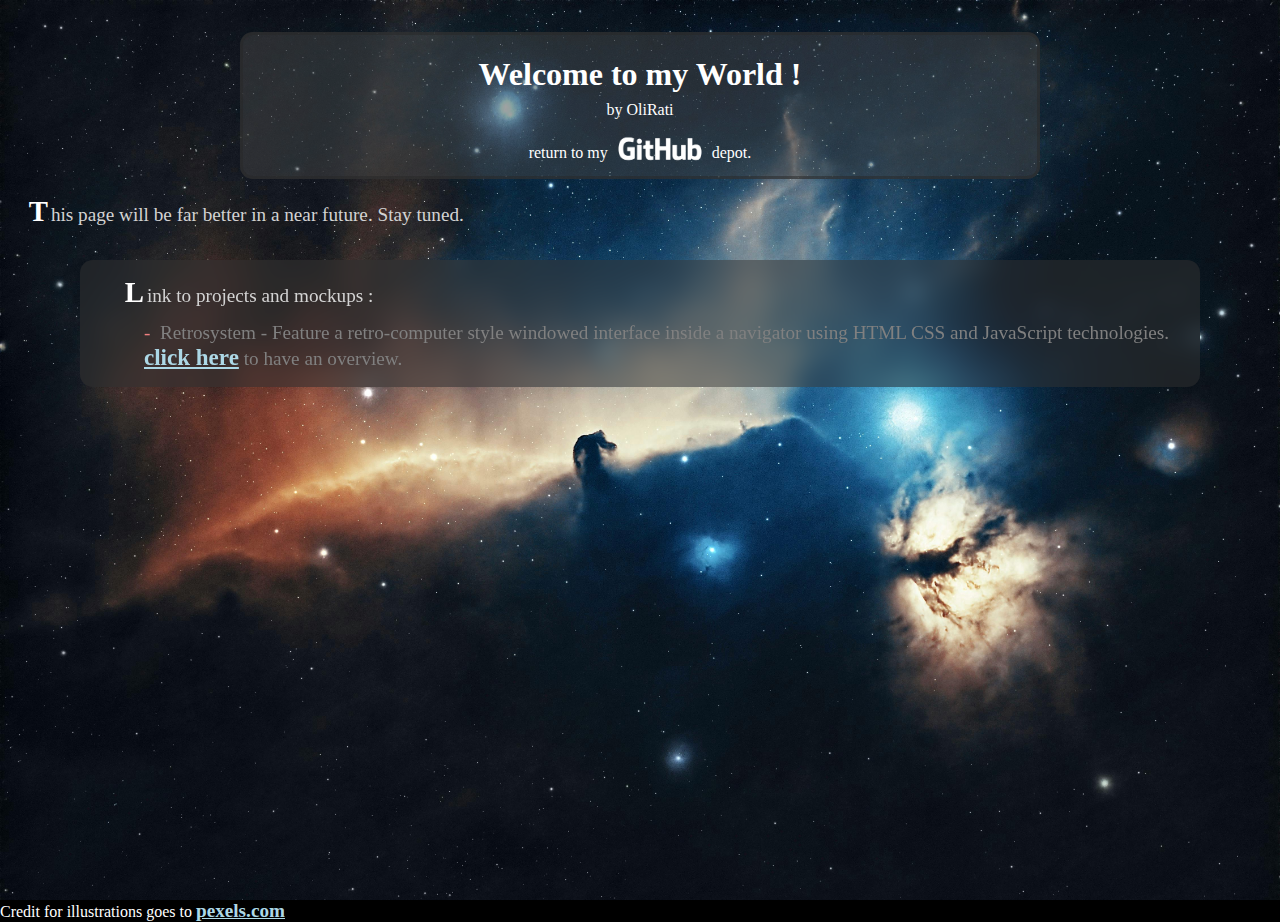
==== index.html @ 175dddc3 "Enhance: Better looking step" ====
<!DOCTYPE html>
<html lang="fr">

<head>
    <meta charset="UTF-8">
    <meta name="viewport" content="width=device-width, initial-scale=1.0">
    <title>Portfolio</title>
    <link rel="apple-touch-icon" sizes="180x180" href="/apple-touch-icon.png">
    <link rel="icon" type="image/png" sizes="32x32" href="/favicon-32x32.png">
    <link rel="icon" type="image/png" sizes="16x16" href="/favicon-16x16.png">
    <link rel="stylesheet" href="./assets/css/style.css">
    <script src="./assets/js/script.js" defer></script>
</head>

<body>
    <div id="background">
        <div id="maintitle">
            <p class="title">Welcome to my World !</p>
            <p>by OliRati</p>
            <p>return to my <a href="https://github.com/OliRati/"><img src="./assets/img/GitHub_Logo_White.png" alt=""
                        id="githublogo"></a> depot.</p>
        </div>

        <div id="subtitle">
            <p class="paragraph">This page will be far better in a near future. Stay tuned.</p>
        </div>

        <div id="projectlist">
            <p class="paragraph">Link to projects and mockups :</p>
            <div class="list">
                <p class="listitem"> Retrosystem - Feature a retro-computer style windowed interface inside a navigator
                    using
                    HTML
                    CSS and JavaScript technologies.
                    <a href="https://olirati.github.io/retrosystem">click here</a>
                    to have an overview.
                </p>
            </div>
        </div>
    </div>
    <footer>
        Credit for illustrations goes to
        <a href="https://www.pexels.com">pexels.com</a>
    </footer>
</body>

</html>
---- assets/css/style.css ----
* {
    margin: 0;
    padding: 0;
}

body {
    background-color: black;
    color: white;
}

#background {
    background-image: url("../img/pexels-agnieszka-taggart-3157904-28343999.jpg");
    background-position: top left;
    background-repeat: no-repeat;
    background-size: cover;
    width: 100vw;
    height: 100vh;
}

.title {
    font-size: 2em;
    font-weight: 600;
    margin: 0.25em;
    color: white;
}

.paragraph {
    font-size: 1.2em;
    font-weight: 500;
    color: lightgray
}

.paragraph::first-letter {
    font-size: 1.5em;
    font-weight: 600;
    margin-right: 0.1em;
    margin-left: 1em;
    color: white;
}

a {
    font-size: 1.2em;
    font-weight: 600;
    color: lightblue;
}

a:hover {
    color: aqua;
}

#projectlist {
    background-color: rgba(50,50,50,0.5);
    backdrop-filter: blur(10px); 
    width: 85vw;
    margin: 0 auto;
    padding: 1em;
    border-radius: .8em;
}

.list {
    margin-left: 3em;
    margin-top: 0.8em;
}

.listitem {
    font-size: 1.2em;
    font-weight: 400;
    color: gray;
}

.listitem::before {
    content: "-";
    margin-right: 0.25em;
    color: lightcoral;
}

#maintitle {
    background-color: rgba(70, 70, 70, .5);
    width: 60vw;
    padding: 0.8em;
    margin: 0 auto;
    border: .2em solid rgba(40,40,40,.5);
    border-radius: 0.8em;
    text-align: center;
    position: relative;
    margin-bottom: 3em;
    top: 2em;
}

#subtitle {
    margin: 2em 0;
}

#githublogo {
    position: relative;
    width:5em;
    top: .55em;
}

#githublogo:hover {
    transform: scale(1.1) ;
    filter: blur(1px);
}
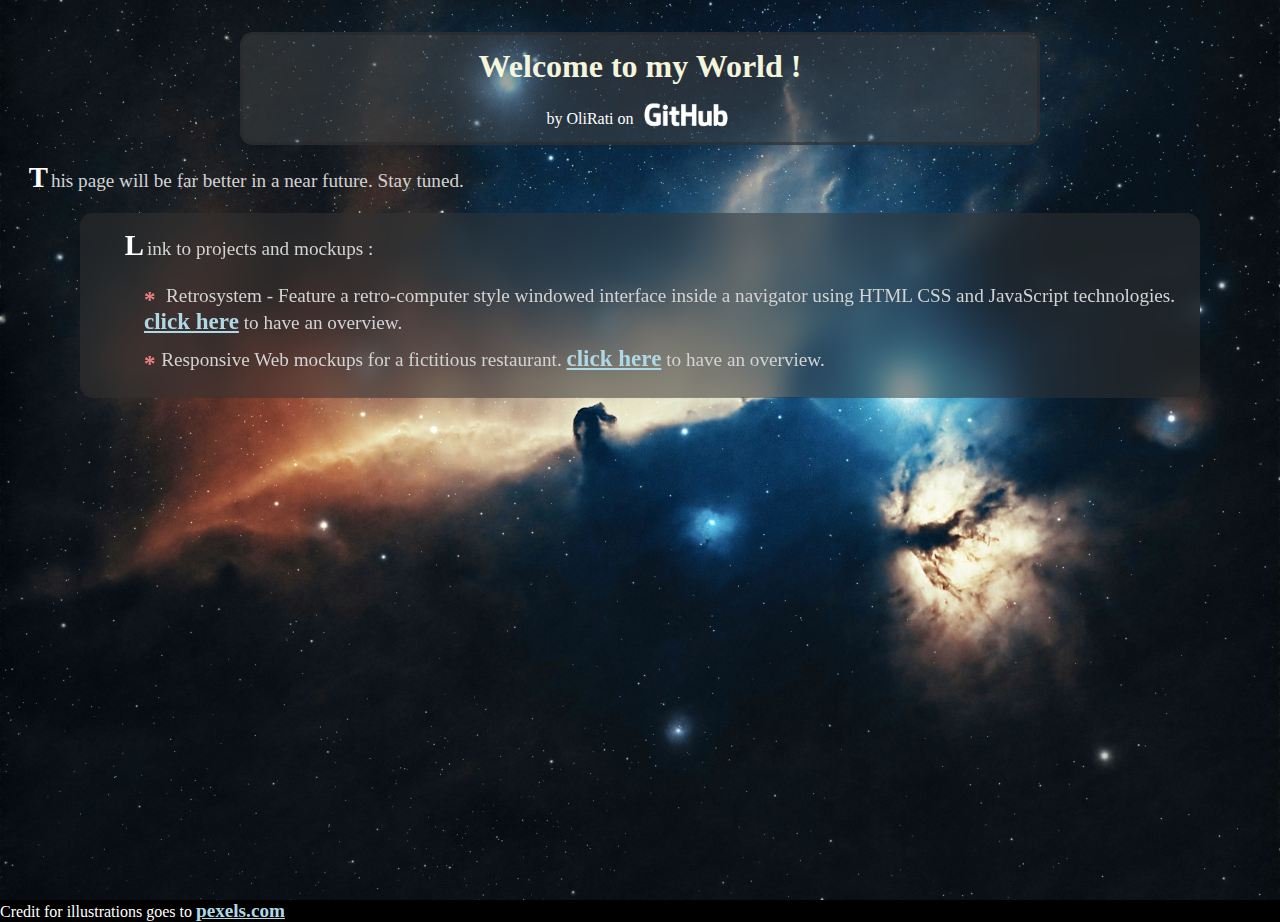
==== commit 55872e80: "Little esthetic update" ====
--- a/index.html
+++ b/index.html
@@ -15,10 +15,9 @@
 <body>
     <div id="background">
         <div id="maintitle">
-            <p class="title">Welcome to my World !</p>
-            <p>by OliRati</p>
-            <p>return to my <a href="https://github.com/OliRati/"><img src="./assets/img/GitHub_Logo_White.png" alt=""
-                        id="githublogo"></a> depot.</p>
+            <div class="title">Welcome to my World !</div>
+            <div class="subtitle">by OliRati on <a href="https://github.com/OliRati/"><img src="./assets/img/GitHub_Logo_White.png" alt=""
+                        id="githublogo"></a></div>
         </div>
 
         <div id="subtitle">
@@ -29,9 +28,11 @@
             <p class="paragraph">Link to projects and mockups :</p>
             <div class="list">
                 <p class="listitem"> Retrosystem - Feature a retro-computer style windowed interface inside a navigator
-                    using
-                    HTML
-                    CSS and JavaScript technologies.
+                    using HTML CSS and JavaScript technologies.
+                    <a href="https://olirati.github.io/retrosystem">click here</a>
+                    to have an overview.
+                </p>
+                <p class="listitem">Responsive Web mockups for a fictitious restaurant.
                     <a href="https://olirati.github.io/retrosystem">click here</a>
                     to have an overview.
                 </p>
--- a/assets/css/style.css
+++ b/assets/css/style.css
@@ -9,8 +9,8 @@
 }
 
 #background {
-    background-image: url("../img/pexels-agnieszka-taggart-3157904-28343999.jpg");
-    background-position: top left;
+    background-image: url("../img/pexels-agnieszka-taggart-3157904-28343999-lowres.jpg");
+    background-position: center;
     background-repeat: no-repeat;
     background-size: cover;
     width: 100vw;
@@ -20,13 +20,18 @@
 .title {
     font-size: 2em;
     font-weight: 600;
-    margin: 0.25em;
-    color: white;
+    color: beige;
+}
+
+.subtitle {
+    margin: 0;
+    padding: 0;
 }
 
 .paragraph {
     font-size: 1.2em;
     font-weight: 500;
+    margin-bottom: 1em;
     color: lightgray
 }
 
@@ -64,14 +69,19 @@
 
 .listitem {
     font-size: 1.2em;
-    font-weight: 400;
-    color: gray;
+    font-weight: 500;
+    color: lightgray;
+    margin-bottom: 0.5em;
 }
 
 .listitem::before {
-    content: "-";
+    position: relative;
+    top: 0.2em;
+    content: "*";
+    font-size: 1.2em;
+    font-weight: 900;
+    color: lightcoral;
     margin-right: 0.25em;
-    color: lightcoral;
 }
 
 #maintitle {
@@ -87,10 +97,6 @@
     top: 2em;
 }
 
-#subtitle {
-    margin: 2em 0;
-}
-
 #githublogo {
     position: relative;
     width:5em;
@@ -100,4 +106,4 @@
 #githublogo:hover {
     transform: scale(1.1) ;
     filter: blur(1px);
-}+}
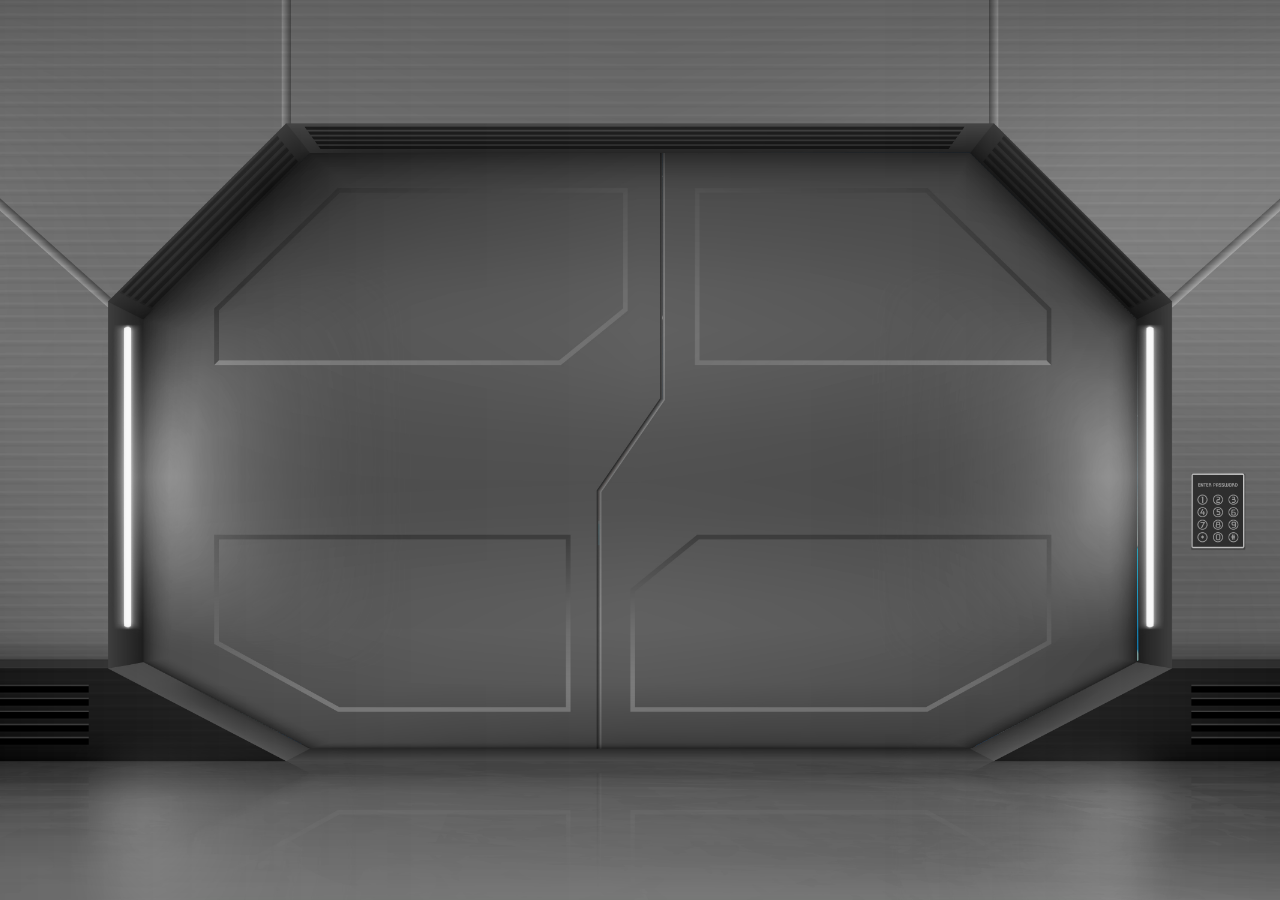
==== commit ca72c4cd: "Add Opening sequence" ====
--- a/index.html
+++ b/index.html
@@ -1,48 +1,40 @@
 <!DOCTYPE html>
-<html lang="fr">
+<html lang="en">
 
 <head>
     <meta charset="UTF-8">
     <meta name="viewport" content="width=device-width, initial-scale=1.0">
-    <title>Portfolio</title>
-    <link rel="apple-touch-icon" sizes="180x180" href="/apple-touch-icon.png">
-    <link rel="icon" type="image/png" sizes="32x32" href="/favicon-32x32.png">
-    <link rel="icon" type="image/png" sizes="16x16" href="/favicon-16x16.png">
-    <link rel="stylesheet" href="./assets/css/style.css">
-    <script src="./assets/js/script.js" defer></script>
+    <title>Opening theme</title>
+    <link rel="stylesheet" href="./assets/css/opening_style.css">
+    <script src="./assets/js/opening_script.js" defer></script>
 </head>
 
 <body>
     <div id="background">
-        <div id="maintitle">
-            <div class="title">Welcome to my World !</div>
-            <div class="subtitle">by OliRati on <a href="https://github.com/OliRati/"><img src="./assets/img/GitHub_Logo_White.png" alt=""
-                        id="githublogo"></a></div>
+        <div id="deepspace">
+            <img src="./assets/img/pexels-agnieszka-taggart-3157904-28343999-lowres.jpg" alt="">
         </div>
-
-        <div id="subtitle">
-            <p class="paragraph">This page will be far better in a near future. Stay tuned.</p>
+        <div id="navigationroom">
+            <img src="./assets/img/shuttle_navigatation_room-mask.png" alt="">
         </div>
-
-        <div id="projectlist">
-            <p class="paragraph">Link to projects and mockups :</p>
-            <div class="list">
-                <p class="listitem"> Retrosystem - Feature a retro-computer style windowed interface inside a navigator
-                    using HTML CSS and JavaScript technologies.
-                    <a href="https://olirati.github.io/retrosystem">click here</a>
-                    to have an overview.
-                </p>
-                <p class="listitem">Responsive Web mockups for a fictitious restaurant.
-                    <a href="https://olirati.github.io/retrosystem">click here</a>
-                    to have an overview.
-                </p>
+        <div id="doorplane">
+            <img id="doorleft" src="./assets/img/shuttle_sliding_doors-left_door.png" alt="">
+            <img id="doorright" src="./assets/img/shuttle_sliding_doors-right_door.png" alt="">
+            <img id="doormask" src="./assets/img/shuttle_sliding_doors-contour.png" alt="">
+        </div>
+        <div id="panel">
+            <div id="innerpanel">
+                <svg width="500" height="50">
+                    <text x="10" y="40" font-size="30">Loading Navigation system</text>
+                </svg>
+                <hr class="neonhr">
+                <p class="neon">Navigation system Ready.</p>
+                <p class="neon">Welcome new crew member</p>
+                <p class="neon">Enter the dojo to see more.</p>
+                <a onClick="exitAnimation();">Go there.</a>
             </div>
         </div>
     </div>
-    <footer>
-        Credit for illustrations goes to
-        <a href="https://www.pexels.com">pexels.com</a>
-    </footer>
 </body>
 
 </html>--- a/assets/css/opening_style.css
+++ b/assets/css/opening_style.css
@@ -0,0 +1,217 @@
+@font-face {
+    font-family: 'SpaceGrotesk';
+    src: url("../fonts/SpaceGrotesk-VariableFont_wght.ttf");
+}
+
+* {
+    margin: 0;
+    padding: 0;
+}
+
+body {
+    background-color: #000;
+}
+
+#background {
+    position: relative;
+    width: 100vw;
+    height: 100vh;
+    overflow: hidden;
+}
+
+@keyframes space {
+    0% {
+        transform: translate(-25vw, -25vh) rotate(-5deg);
+    }
+
+    50% {
+        transform: translate(-35vw, -25vh) rotate(0deg);
+    }
+
+    100% {
+        transform: translate(-25vw, -25vh) rotate(5deg);
+    }
+}
+
+#deepspace {
+    position: absolute;
+    top: 0;
+    left: 0;
+    animation: space 20s alternate infinite;
+    animation-delay: 1.5s;
+}
+
+#deepspace img {
+    width: 150vw;
+    height: 150vh;
+    object-fit: cover;
+}
+
+@keyframes zoomout {
+    0% {
+        transform: scale(0.8);
+    }
+
+    100% {
+        transform: scale(1);
+    }
+}
+
+#navigationroom {
+    position: absolute;
+    top: -10vh;
+    left: -10vw;
+    animation: zoomout 2s forwards;
+    animation-delay: 1.5s;
+}
+
+#navigationroom img {
+    width: 120vw;
+    height: 120vh;
+    object-fit: cover;
+}
+
+@keyframes leftdoor {
+    100% {
+        transform: translateX(-40vw);
+    }
+}
+
+@keyframes rightdoor {
+    100% {
+        transform: translateX(40vw);
+    }
+}
+
+@keyframes zoomin {
+    99% {
+        transform: translateY(-120vh) scale(3.0);
+        filter: blur(15px);
+    }
+
+    100% {
+        transform: translateY(-120vh) scale(3.0);
+        filter: blur(0);
+    }
+}
+
+#doorleft,
+#doorright,
+#doormask {
+    position: absolute;
+    width: 100vw;
+    height: 100vh;
+    object-fit: cover;
+}
+
+#doorleft {
+    animation: leftdoor 2s forwards;
+    animation-delay: 2s;
+}
+
+#doorright {
+    animation: rightdoor 2s forwards;
+    animation-delay: 2s;
+}
+
+#doorplane {
+    animation: zoomin 3s forwards;
+    animation-delay: 2s;
+}
+
+@keyframes screenoutput {
+    100% {
+        top: 25vh;
+    }
+}
+
+@keyframes screenclose {
+    0% {
+        top: 25vh;
+    }
+    100% {
+        top: calc(100vh + 20px);
+    }
+}
+
+#panel {
+    position: absolute;
+    top: calc(100vh + 20px);
+    left: calc(15vw - 4px);
+    width: 70vw;
+    height: 70vh;
+    background-color: rgba(0, 120, 0, .50);
+    border-radius: 15px;
+    border: 4px solid rgba(0, 200, 0, .80);
+    box-shadow: 0 0 20px rgba(0, 200, 0, .80);
+    -webkit-backdrop-filter: blur(10px);
+    backdrop-filter: blur(10px);
+    animation: screenoutput 2s forwards;
+    animation-delay: 3s;
+}
+
+#innerpanel {
+    margin: 5px;
+    width: calc(100% - 10px);
+    height: calc(100% - 10px);
+    overflow: hidden;
+}
+
+.neon {
+    color: rgba(70, 255, 70, .80);
+    text-shadow: 2px 2px 5px rgba(0, 0, 0, 0.5);
+    font-family: 'SpaceGrotesk';
+    font-size: 1.5rem;
+}
+
+.neonhr {
+    border: 2px solid rgba(70, 255, 70, .80);
+}
+
+@keyframes draw {
+    0% {
+        stroke-dasharray: 0, 100;
+    }
+    
+    100% {
+        stroke-dasharray: 100, 0;
+    }
+}
+
+svg text {
+    font-family: 'SpaceGrotesk';
+    fill: none;
+    stroke: rgb(70, 255, 70);
+    stroke-width: 2;
+    stroke-dasharray: 0, 100;
+    animation: draw 1s linear forwards;
+    animation-delay: 4s;
+}
+
+@keyframes delaydraw {
+    100% {
+        color: rgba(70, 255, 70, 1);
+        text-shadow: 2px 2px 5px rgba(0, 0, 0, 0.5);    
+    }
+}
+
+#innerpanel p {
+    color: rgba(70, 255, 70, 0);
+    text-shadow: 2px 2px 5px rgba(0, 0, 0, 0);    
+    animation: delaydraw 1s linear forwards;
+    animation-delay: 4.5s;
+}
+
+#innerpanel a {
+    font-family: 'SpaceGrotesk';
+    font-size: 2rem;
+    color: rgba(70, 255, 70, 0);
+    text-shadow: 2px 2px 5px rgba(0, 0, 0, 0);    
+    text-decoration: none;
+    animation: delaydraw 1s linear forwards;
+    animation-delay: 5.5s;
+}
+
+#innerpanel a:hover {
+    font-weight: 800;
+}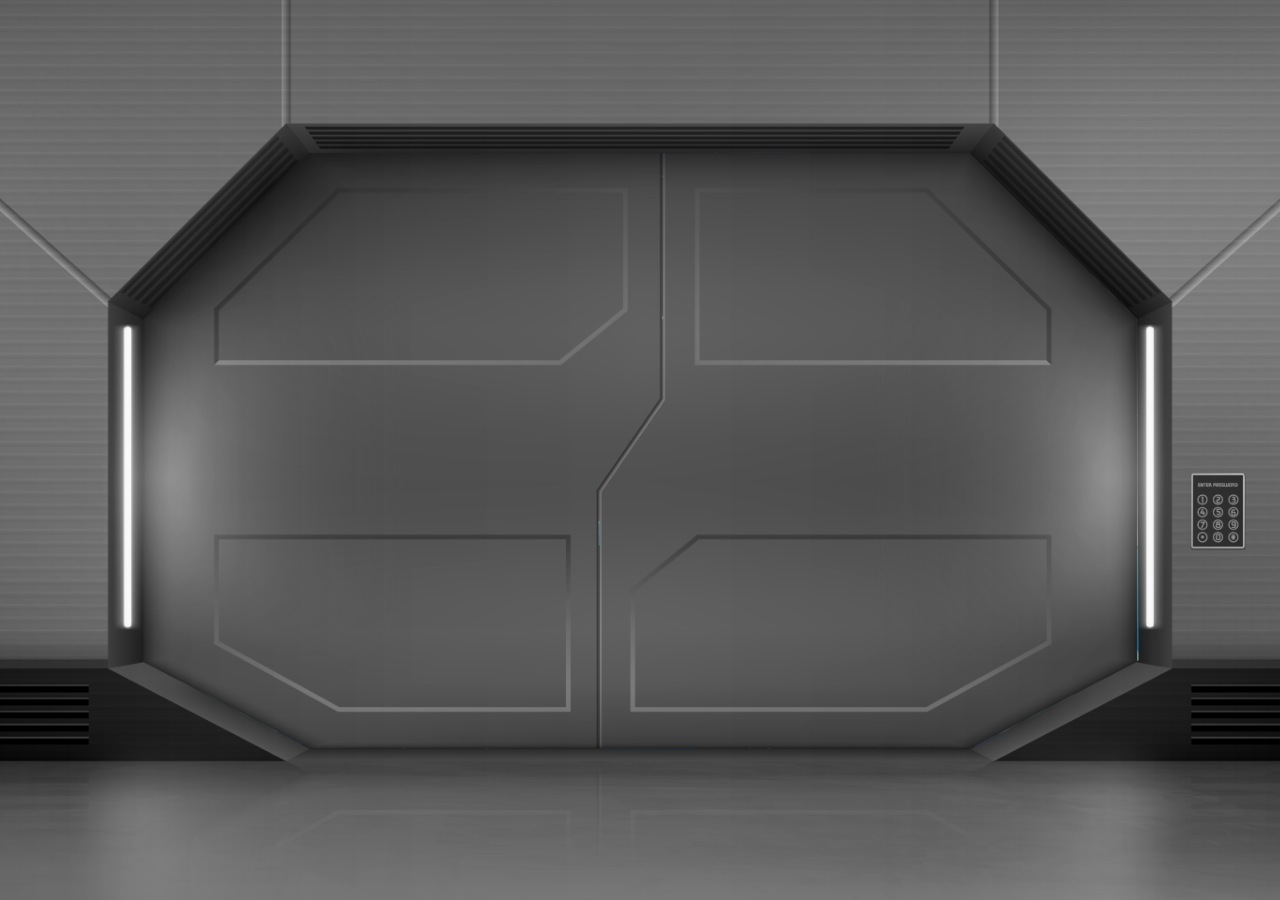
==== commit 43439126: "Optimization : Reduce img assets size" ====
--- a/index.html
+++ b/index.html
@@ -4,37 +4,50 @@
 <head>
     <meta charset="UTF-8">
     <meta name="viewport" content="width=device-width, initial-scale=1.0">
-    <title>Opening theme</title>
+    <title>Opening sequence</title>
+    <link rel="apple-touch-icon" sizes="180x180" href="/apple-touch-icon.png">
+    <link rel="icon" type="image/png" sizes="32x32" href="/favicon-32x32.png">
+    <link rel="icon" type="image/png" sizes="16x16" href="/favicon-16x16.png">
+    <meta name="ahrefs-site-verification" content="3b8a7130548aa24214a4111d86c53699772ffd0018f177a13215fad81771b039">
     <link rel="stylesheet" href="./assets/css/opening_style.css">
     <script src="./assets/js/opening_script.js" defer></script>
 </head>
 
 <body>
     <div id="background">
-        <div id="deepspace">
-            <img src="./assets/img/pexels-agnieszka-taggart-3157904-28343999-lowres.jpg" alt="">
-        </div>
-        <div id="navigationroom">
-            <img src="./assets/img/shuttle_navigatation_room-mask.png" alt="">
-        </div>
-        <div id="doorplane">
-            <img id="doorleft" src="./assets/img/shuttle_sliding_doors-left_door.png" alt="">
-            <img id="doorright" src="./assets/img/shuttle_sliding_doors-right_door.png" alt="">
-            <img id="doormask" src="./assets/img/shuttle_sliding_doors-contour.png" alt="">
-        </div>
-        <div id="panel">
-            <div id="innerpanel">
-                <svg width="500" height="50">
-                    <text x="10" y="40" font-size="30">Loading Navigation system</text>
-                </svg>
-                <hr class="neonhr">
-                <p class="neon">Navigation system Ready.</p>
-                <p class="neon">Welcome new crew member</p>
-                <p class="neon">Enter the dojo to see more.</p>
-                <a onClick="exitAnimation();">Go there.</a>
+        <div id="playing">
+            <div id="deepspace">
+                <img src="./assets/img/pexels-agnieszka-taggart-3157904-28343999.jpg" alt="">
+            </div>
+            <div id="navigationroom">
+                <img src="./assets/img/shuttle_navigatation_room-mask.png" alt="">
+            </div>
+            <div id="doorplane">
+                <img id="doorleft" src="./assets/img/shuttle_sliding_doors-left_door.png" alt="">
+                <img id="doorright" src="./assets/img/shuttle_sliding_doors-right_door.png" alt="">
+                <img id="doormask" src="./assets/img/shuttle_sliding_doors-contour.png" alt="">
+            </div>
+            <div id="panel">
+                <div id="innerpanel">
+                    <svg width="500" height="50">
+                        <text x="10" y="40" font-size="30">Loading Navigation system</text>
+                    </svg>
+                    <hr class="neonhr">
+                    <p class="neon">Navigation system Ready.</p>
+                    <p class="neon">Welcome new crew member</p>
+                    <p class="neon">Enter the dojo to see more.</p>
+                    <a onClick="exitAnimation();">Go there.</a>
+                </div>
             </div>
         </div>
-    </div>
+        <div id="loading">
+            <div id="innerloading">
+                <div id="progressdiv">
+                    <p class="neon">Loading<span id="progress"></span></p>
+                    <p class="neon">Please wait</p>
+                </div>
+            </div>
+        </div>
 </body>
 
 </html>--- a/assets/css/opening_style.css
+++ b/assets/css/opening_style.css
@@ -17,6 +17,33 @@
     width: 100vw;
     height: 100vh;
     overflow: hidden;
+}
+
+#playing {
+    display: none;
+    width: 100vw;
+    height: 100vh;
+    animation-play-state: paused; 
+}
+
+#loading {
+    display: block;
+    width: 100vw;
+    height: 100vh;
+    background-color: black;
+}
+
+#innerloading {
+    width: 100vw;
+    height: 100vh;
+    display: flex;
+    flex-wrap: wrap;
+    justify-content: center;
+    align-items: center;
+}
+
+#progressdiv {
+    margin: auto;
 }
 
 @keyframes space {
@@ -39,6 +66,7 @@
     left: 0;
     animation: space 20s alternate infinite;
     animation-delay: 1.5s;
+    animation-play-state: inherit; 
 }
 
 #deepspace img {
@@ -63,6 +91,7 @@
     left: -10vw;
     animation: zoomout 2s forwards;
     animation-delay: 1.5s;
+    animation-play-state: inherit; 
 }
 
 #navigationroom img {
@@ -107,16 +136,19 @@
 #doorleft {
     animation: leftdoor 2s forwards;
     animation-delay: 2s;
+    animation-play-state: inherit; 
 }
 
 #doorright {
     animation: rightdoor 2s forwards;
     animation-delay: 2s;
+    animation-play-state: inherit; 
 }
 
 #doorplane {
     animation: zoomin 3s forwards;
     animation-delay: 2s;
+    animation-play-state: inherit; 
 }
 
 @keyframes screenoutput {
@@ -148,6 +180,7 @@
     backdrop-filter: blur(10px);
     animation: screenoutput 2s forwards;
     animation-delay: 3s;
+    animation-play-state: inherit; 
 }
 
 #innerpanel {
@@ -186,6 +219,7 @@
     stroke-dasharray: 0, 100;
     animation: draw 1s linear forwards;
     animation-delay: 4s;
+    animation-play-state: inherit; 
 }
 
 @keyframes delaydraw {
@@ -200,6 +234,7 @@
     text-shadow: 2px 2px 5px rgba(0, 0, 0, 0);    
     animation: delaydraw 1s linear forwards;
     animation-delay: 4.5s;
+    animation-play-state: inherit; 
 }
 
 #innerpanel a {
@@ -210,6 +245,7 @@
     text-decoration: none;
     animation: delaydraw 1s linear forwards;
     animation-delay: 5.5s;
+    animation-play-state: inherit; 
 }
 
 #innerpanel a:hover {
